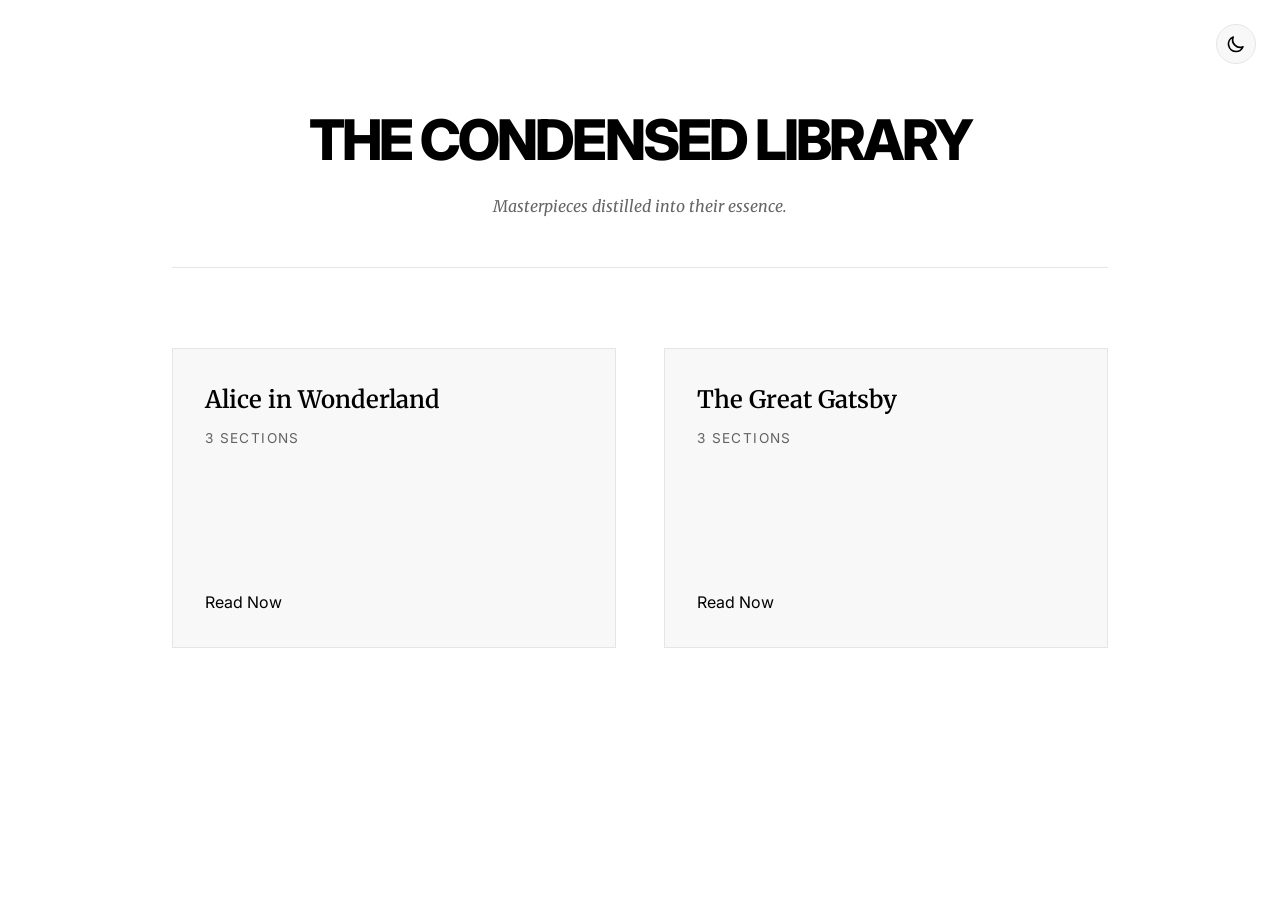
==== index.html @ 4b18bb0e "feat: B&W design, theme toggle, and Alice in Wonderland" ====
<!DOCTYPE html>
<html lang="en">

<head>
    <meta charset="UTF-8">
    <meta name="viewport" content="width=device-width, initial-scale=1.0">
    <title>Book Writer | Library</title>
    <link rel="stylesheet" href="assets/style.css">
    <link
        href="https://fonts.googleapis.com/css2?family=Inter:wght@400;600;800&family=Merriweather:wght@300;400;700&display=swap"
        rel="stylesheet">
</head>

<body>
    <div class="catalog-container">
        <header class="header">
            <h1>The Condensed Library</h1>
            <p>Masterpieces distilled into their essence.</p>
        </header>

        <div class="book-grid">
            
            <div class="book-card" onclick="location.href='books/alice-in-wonderland/page-1-down-the-hole.html'">
                <div>
                    <div class="book-title">Alice in Wonderland</div>
                    <div class="book-meta">3 Sections</div>
                </div>
                <div class="book-btn">Read Now</div>
            </div>
            
            <div class="book-card" onclick="location.href='books/the-great-gatsby/page-1-chapter-1.html'">
                <div>
                    <div class="book-title">The Great Gatsby</div>
                    <div class="book-meta">3 Sections</div>
                </div>
                <div class="book-btn">Read Now</div>
            </div>
            

            
        </div>
    </div>
    <script src="assets/script.js"></script>
</body>

</html>
---- assets/style.css ----
:root {
    /* Light Mode (Default) */
    --bg-body: #ffffff;
    --text-body: #000000;
    --bg-surface: #f8f8f8;
    --border: #e5e5e5;
    --hover: #f0f0f0;

    --font-ui: 'Inter', sans-serif;
    --font-read: 'Merriweather', serif;
}

[data-theme="dark"] {
    --bg-body: #000000;
    --text-body: #ffffff;
    --bg-surface: #121212;
    --border: #333333;
    --hover: #222222;
}

/* Reset & Base */
*,
*::before,
*::after {
    box-sizing: border-box;
    margin: 0;
    padding: 0;
}

body {
    font-family: var(--font-ui);
    background: var(--bg-body);
    color: var(--text-body);
    line-height: 1.6;
    transition: background 0.3s, color 0.3s;
    min-height: 100vh;
}

a {
    text-decoration: none;
    color: inherit;
}

/* Utilities */
.btn {
    padding: 0.6rem 1.2rem;
    border: 1px solid var(--text-body);
    background: transparent;
    color: var(--text-body);
    font-size: 0.9rem;
    cursor: pointer;
    transition: all 0.2s;
    text-transform: uppercase;
    letter-spacing: 0.05em;
    font-weight: 500;
}

.btn:hover {
    background: var(--text-body);
    color: var(--bg-body);
}

.btn.disabled {
    opacity: 0.3;
    pointer-events: none;
}

/* Theme Toggle */
.theme-toggle {
    position: fixed;
    top: 1.5rem;
    right: 1.5rem;
    z-index: 100;
    width: 2.5rem;
    height: 2.5rem;
    border-radius: 50%;
    border: 1px solid var(--border);
    display: flex;
    align-items: center;
    justify-content: center;
    cursor: pointer;
    background: var(--bg-surface);
    color: var(--text-body);
}

.theme-toggle:hover {
    background: var(--hover);
}

/* Layout - Catalog */
.catalog-container {
    max-width: 1000px;
    margin: 0 auto;
    padding: 6rem 2rem;
}

.header {
    margin-bottom: 5rem;
    text-align: center;
    border-bottom: 1px solid var(--border);
    padding-bottom: 3rem;
}

.header h1 {
    font-size: 3.5rem;
    font-weight: 800;
    letter-spacing: -0.05em;
    margin-bottom: 0.5rem;
    text-transform: uppercase;
}

.header p {
    font-family: var(--font-read);
    font-style: italic;
    opacity: 0.6;
}

.book-grid {
    display: grid;
    grid-template-columns: repeat(auto-fill, minmax(300px, 1fr));
    gap: 3rem;
}

.book-card {
    border: 1px solid var(--border);
    padding: 2rem;
    transition: 0.2s;
    display: flex;
    flex-direction: column;
    justify-content: space-between;
    height: 300px;
    background: var(--bg-surface);
}

.book-card:hover {
    border-color: var(--text-body);
    transform: translateY(-4px);
}

.book-title {
    font-size: 1.5rem;
    font-weight: 600;
    margin-bottom: 0.5rem;
    font-family: var(--font-read);
}

.book-meta {
    font-size: 0.85rem;
    opacity: 0.6;
    text-transform: uppercase;
    letter-spacing: 0.1em;
    margin-bottom: 2rem;
}

/* Layout - Reader */
.reader-layout {
    display: flex;
    min-height: 100vh;
}

.sidebar {
    width: 320px;
    border-right: 1px solid var(--border);
    padding: 2rem;
    display: flex;
    flex-direction: column;
    position: sticky;
    top: 0;
    height: 100vh;
    background: var(--bg-surface);
}

.back-link {
    display: inline-flex;
    align-items: center;
    gap: 0.5rem;
    margin-bottom: 3rem;
    font-weight: 600;
    text-transform: uppercase;
    font-size: 0.8rem;
    letter-spacing: 0.1em;
}

.back-link:hover {
    opacity: 0.6;
}

.toc {
    flex: 1;
    overflow-y: auto;
}

.toc-header {
    font-size: 0.8rem;
    text-transform: uppercase;
    letter-spacing: 0.1em;
    margin-bottom: 1rem;
    opacity: 0.5;
}

.toc-item {
    display: block;
    padding: 0.8rem 0;
    border-bottom: 1px solid var(--border);
    font-size: 0.95rem;
    font-family: var(--font-read);
}

.toc-item:last-child {
    border-bottom: none;
}

.toc-item:hover {
    opacity: 0.6;
}

.toc-item.active {
    font-weight: 700;
    border-left: 3px solid var(--text-body);
    padding-left: 1rem;
    margin-left: -1rem;
}

.content-area {
    flex: 1;
    padding: 4rem 10%;
}

.page-content {
    font-family: var(--font-read);
    font-size: 1.35rem;
    /* Large legible type */
    max-width: 680px;
    margin: 0 auto;
}

.page-content h1 {
    font-family: var(--font-ui);
    font-size: 3rem;
    font-weight: 800;
    letter-spacing: -0.03em;
    margin-bottom: 3rem;
    line-height: 1.1;
}

.page-content p {
    margin-bottom: 1.8rem;
    text-align: justify;
}

.nav-controls {
    max-width: 680px;
    margin: 4rem auto 0;
    padding-top: 3rem;
    border-top: 1px solid var(--border);
    display: flex;
    justify-content: space-between;
}

/* Mobile Responsiveness */
@media (max-width: 900px) {
    .reader-layout {
        flex-direction: column;
    }

    .sidebar {
        width: 100%;
        height: auto;
        position: relative;
        border-right: none;
        border-bottom: 1px solid var(--border);
        padding: 1.5rem;
    }

    .toc {
        display: none;
    }

    /* Could be improved with a toggle menu */
    .content-area {
        padding: 2rem 1.5rem;
    }

    .page-content h1 {
        font-size: 2rem;
    }
}

@media (max-width: 600px) {
    .header h1 {
        font-size: 2.5rem;
    }

    .catalog-container {
        padding: 4rem 1.5rem;
    }
}
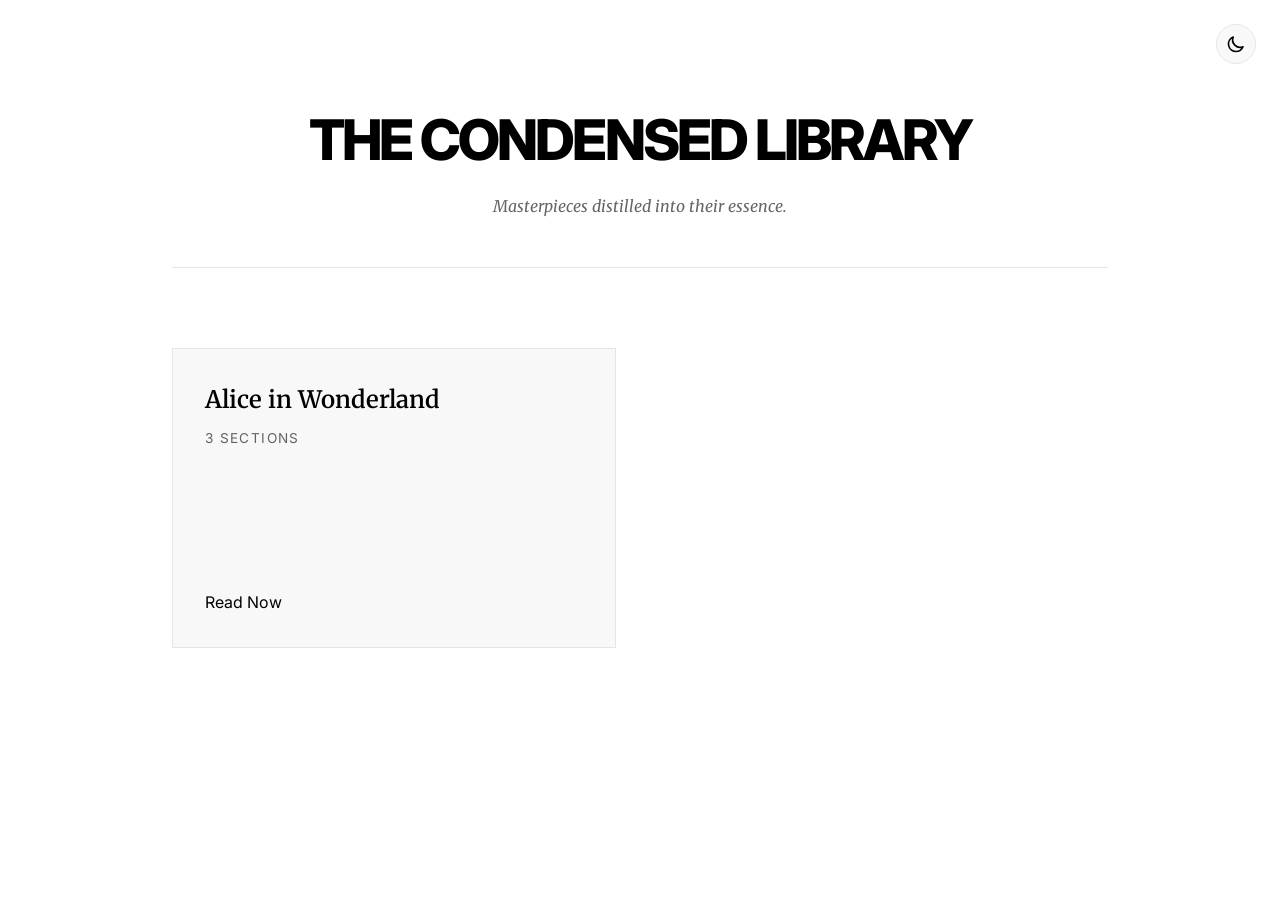
==== commit daa52638: "chore: cleanup catalog, keep only Alice in Wonderland" ====
--- a/index.html
+++ b/index.html
@@ -28,14 +28,6 @@
                 <div class="book-btn">Read Now</div>
             </div>
             
-            <div class="book-card" onclick="location.href='books/the-great-gatsby/page-1-chapter-1.html'">
-                <div>
-                    <div class="book-title">The Great Gatsby</div>
-                    <div class="book-meta">3 Sections</div>
-                </div>
-                <div class="book-btn">Read Now</div>
-            </div>
-            
 
             
         </div>
